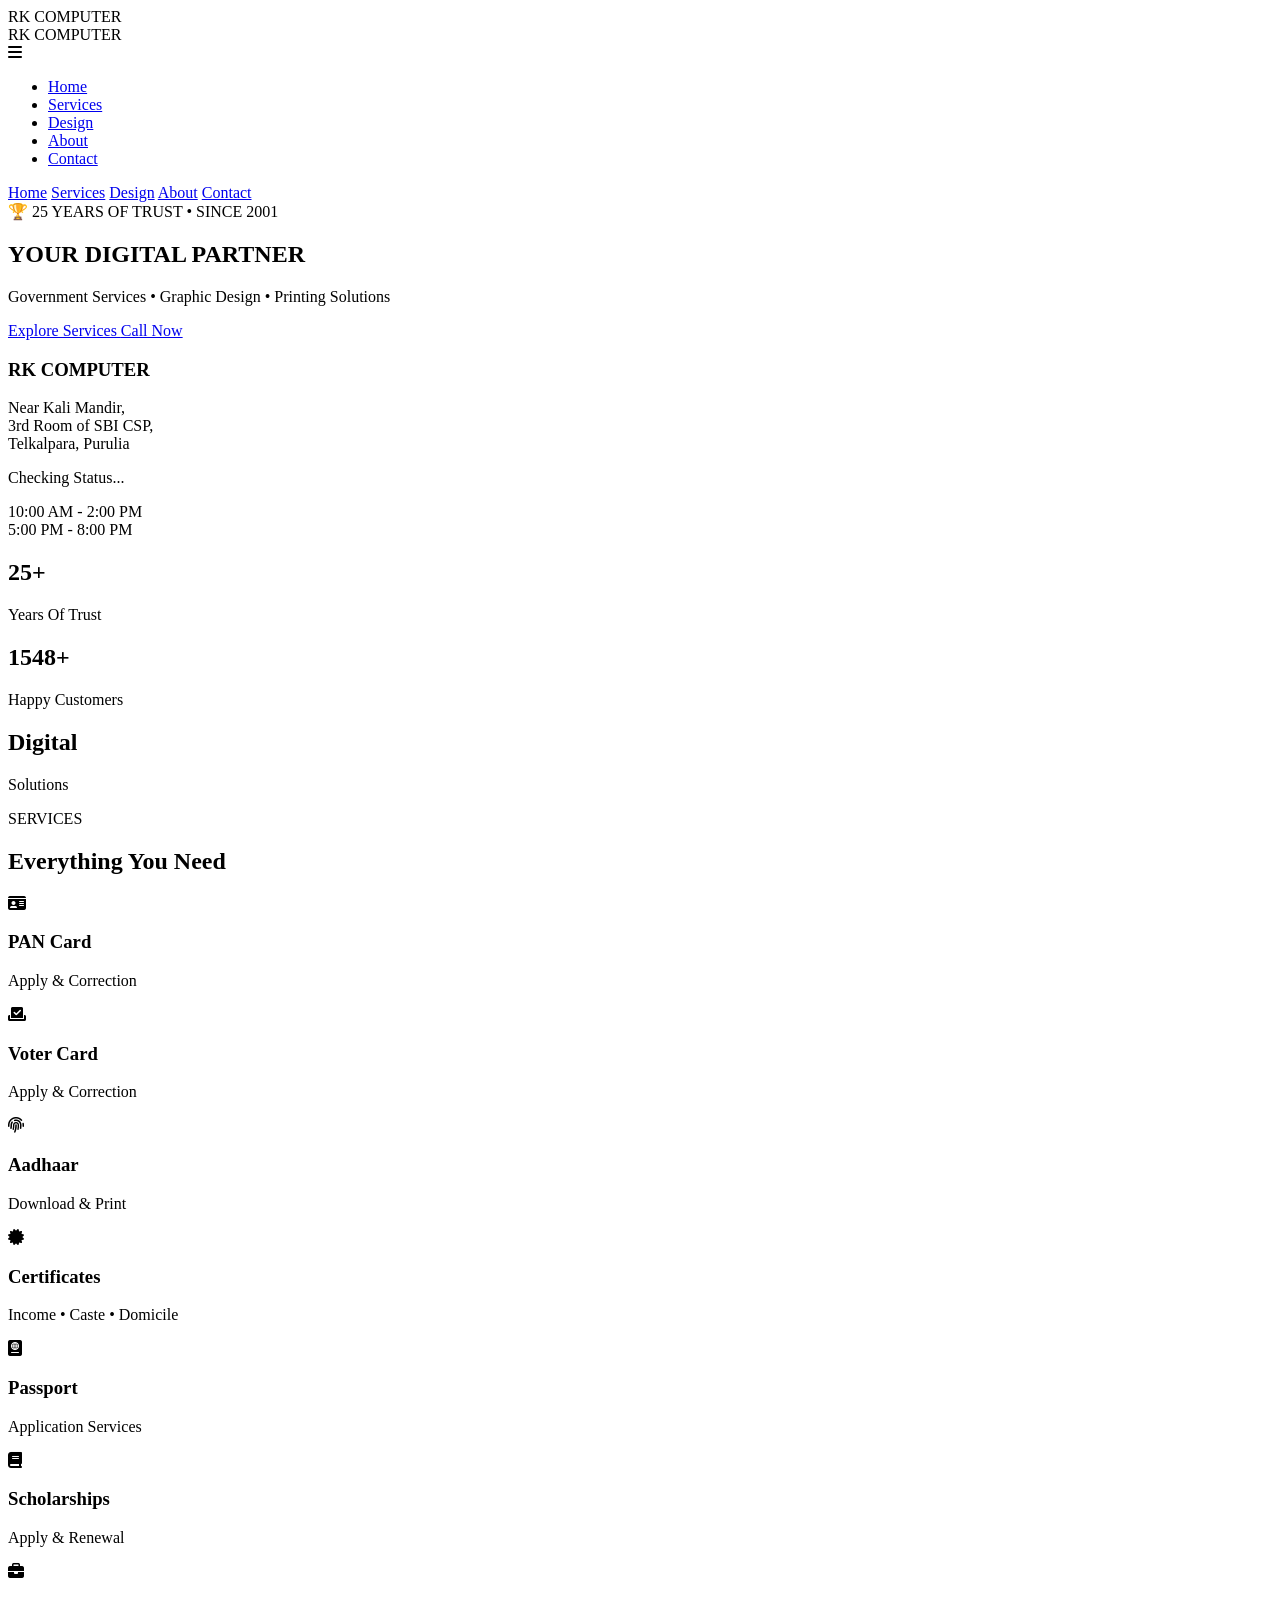
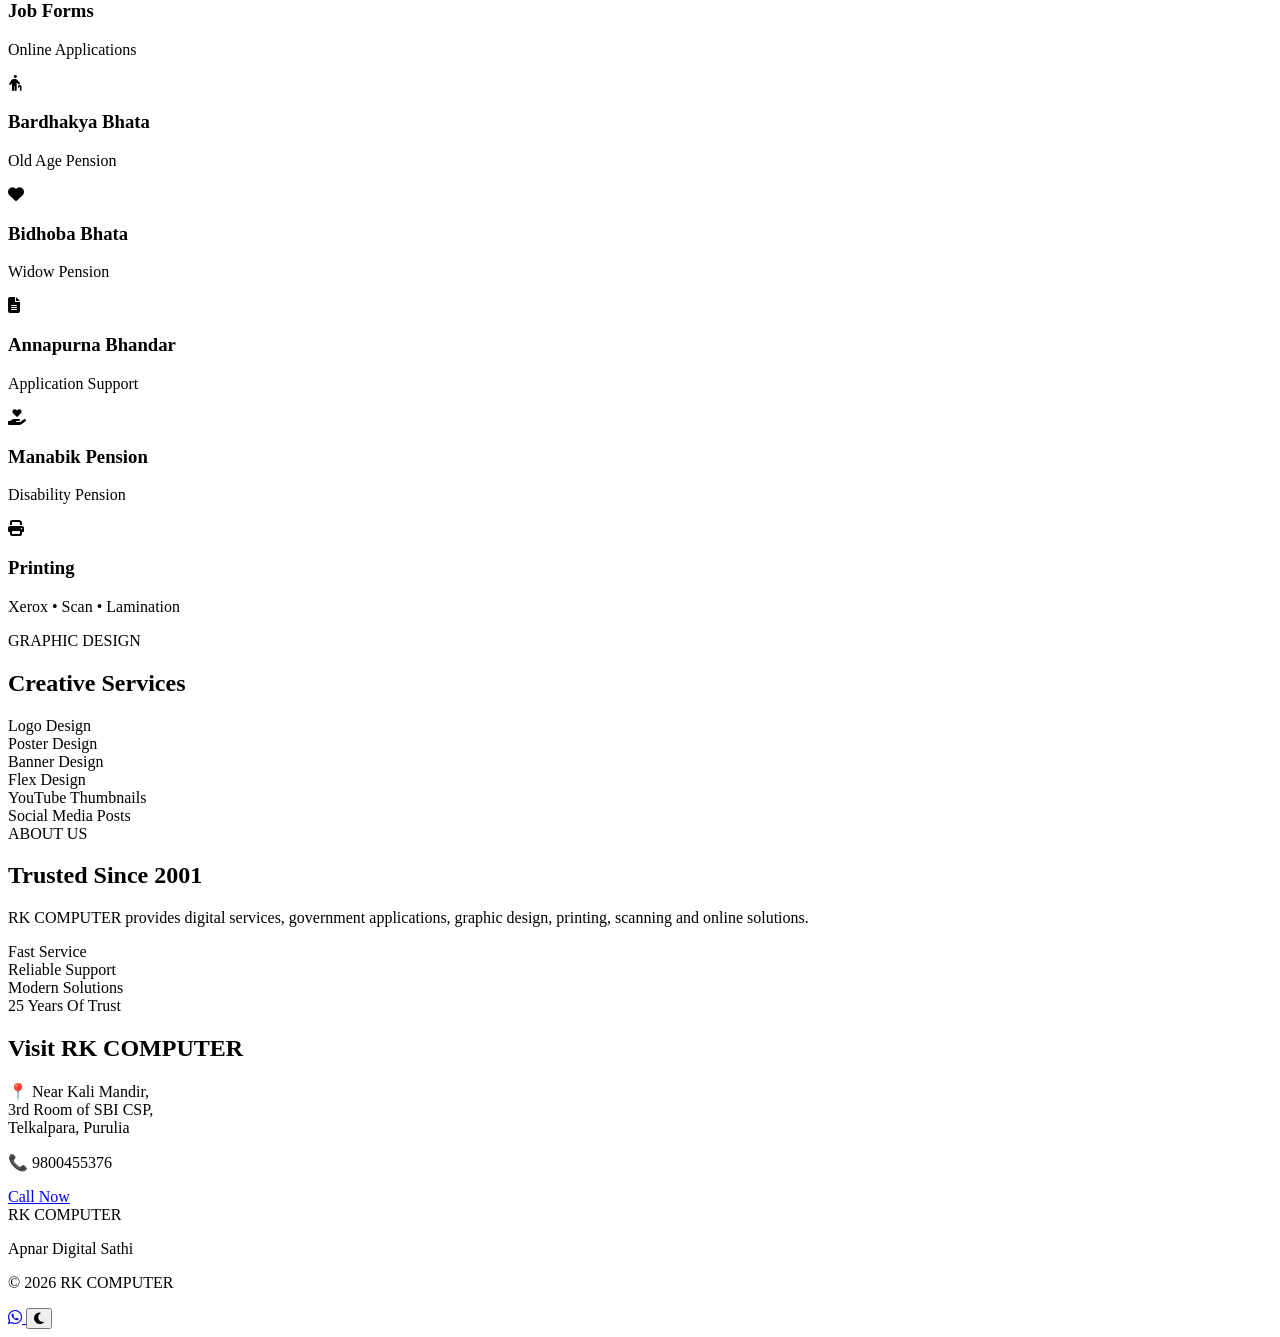
==== index.html @ f982780c "Create index.html" ====
<!DOCTYPE html>
<html lang="en">
<head>

<meta charset="UTF-8">
<meta name="viewport" content="width=device-width, initial-scale=1.0">

<title>RK COMPUTER | Apnar Digital Sathi</title>

<meta name="description" content="RK Computer - Government Services, Graphic Design, Printing, Xerox, Scanning and Online Solutions in Telkalpara, Purulia.">

<link rel="stylesheet" href="style.css">

<link href="https://fonts.googleapis.com/css2?family=Poppins:wght@300;400;500;600;700;800;900&display=swap" rel="stylesheet">

<link rel="stylesheet" href="https://cdnjs.cloudflare.com/ajax/libs/font-awesome/6.7.2/css/all.min.css"/>

</head>

<body>

<!-- LOADER -->

<div id="loader">

<div class="loader-logo">
RK COMPUTER
</div>

<div class="loader-bar">
<span></span>
</div>

</div>

<!-- CUSTOM CURSOR -->

<div class="cursor"></div>

<!-- BACKGROUND EFFECTS -->

<div class="bg-gradient"></div>
<div class="bg-gradient2"></div>

<!-- NAVBAR -->

<nav id="navbar">

<div class="logo">
RK<span> COMPUTER</span>
</div>

<div class="menu-btn">
<i class="fa-solid fa-bars"></i>
</div>

<ul class="nav-links">

<li><a href="#home">Home</a></li>
<li><a href="#services">Services</a></li>
<li><a href="#design">Design</a></li>
<li><a href="#about">About</a></li>
<li><a href="#contact">Contact</a></li>

</ul>

</nav>

<!-- MOBILE MENU -->

<div class="mobile-menu">

<a href="#home">Home</a>
<a href="#services">Services</a>
<a href="#design">Design</a>
<a href="#about">About</a>
<a href="#contact">Contact</a>

</div>

<!-- HERO -->

<section class="hero" id="home">

<div class="hero-content">

<div class="hero-badge">
🏆 25 YEARS OF TRUST • SINCE 2001
</div>

<h1>
YOUR DIGITAL
<span>PARTNER</span>
</h1>

<p>
Government Services • Graphic Design • Printing Solutions
</p>

<div class="hero-buttons">

<a href="#services" class="btn primary-btn">
Explore Services
</a>

<a href="tel:9800455376" class="btn secondary-btn">
Call Now
</a>

</div>

</div>

<div class="hero-glass-card">

<h3>RK COMPUTER</h3>

<p>
Near Kali Mandir,<br>
3rd Room of SBI CSP,<br>
Telkalpara, Purulia
</p>

<div class="status" id="shopStatus">
Checking Status...
</div>

<p class="timing">
10:00 AM - 2:00 PM<br>
5:00 PM - 8:00 PM
</p>

</div>

</section>

<!-- STATS -->

<section class="stats-section">

<div class="stat-box">
<h2>25+</h2>
<p>Years Of Trust</p>
</div>

<div class="stat-box">
<h2>1548+</h2>
<p>Happy Customers</p>
</div>

<div class="stat-box">
<h2>Digital</h2>
<p>Solutions</p>
</div>

</section>

<!-- SERVICES -->

<section class="services" id="services">

<div class="section-header">

<span>SERVICES</span>
<h2>Everything You Need</h2>

</div>

<div class="services-grid">

<div class="service-card">
<i class="fa-solid fa-id-card"></i>
<h3>PAN Card</h3>
<p>Apply & Correction</p>
</div>

<div class="service-card">
<i class="fa-solid fa-vote-yea"></i>
<h3>Voter Card</h3>
<p>Apply & Correction</p>
</div>

<div class="service-card">
<i class="fa-solid fa-fingerprint"></i>
<h3>Aadhaar</h3>
<p>Download & Print</p>
</div>

<div class="service-card">
<i class="fa-solid fa-certificate"></i>
<h3>Certificates</h3>
<p>Income • Caste • Domicile</p>
</div>

<div class="service-card">
<i class="fa-solid fa-passport"></i>
<h3>Passport</h3>
<p>Application Services</p>
</div>

<div class="service-card">
<i class="fa-solid fa-book"></i>
<h3>Scholarships</h3>
<p>Apply & Renewal</p>
</div>

<div class="service-card">
<i class="fa-solid fa-briefcase"></i>
<h3>Job Forms</h3>
<p>Online Applications</p>
</div>

<div class="service-card">
<i class="fa-solid fa-person-cane"></i>
<h3>Bardhakya Bhata</h3>
<p>Old Age Pension</p>
</div>

<div class="service-card">
<i class="fa-solid fa-heart"></i>
<h3>Bidhoba Bhata</h3>
<p>Widow Pension</p>
</div>

<div class="service-card">
<i class="fa-solid fa-file-lines"></i>
<h3>Annapurna Bhandar</h3>
<p>Application Support</p>
</div>

<div class="service-card">
<i class="fa-solid fa-hand-holding-heart"></i>
<h3>Manabik Pension</h3>
<p>Disability Pension</p>
</div>

<div class="service-card">
<i class="fa-solid fa-print"></i>
<h3>Printing</h3>
<p>Xerox • Scan • Lamination</p>
</div>

</div>

</section>

<!-- DESIGN -->

<section class="design-section" id="design">

<div class="section-header">

<span>GRAPHIC DESIGN</span>
<h2>Creative Services</h2>

</div>

<div class="design-grid">

<div class="design-card">Logo Design</div>
<div class="design-card">Poster Design</div>
<div class="design-card">Banner Design</div>
<div class="design-card">Flex Design</div>
<div class="design-card">YouTube Thumbnails</div>
<div class="design-card">Social Media Posts</div>

</div>

</section>

<!-- ABOUT -->

<section class="about-section" id="about">

<div class="about-left">

<span>ABOUT US</span>

<h2>Trusted Since 2001</h2>

<p>

RK COMPUTER provides digital services,
government applications, graphic design,
printing, scanning and online solutions.

</p>

</div>

<div class="about-right">

<div class="about-card">Fast Service</div>
<div class="about-card">Reliable Support</div>
<div class="about-card">Modern Solutions</div>
<div class="about-card">25 Years Of Trust</div>

</div>

</section>

<!-- CONTACT -->

<section class="contact-section" id="contact">

<div class="contact-card">

<h2>Visit RK COMPUTER</h2>

<p>
📍 Near Kali Mandir,<br>
3rd Room of SBI CSP,<br>
Telkalpara, Purulia
</p>

<p>
📞 9800455376
</p>

<a href="tel:9800455376" class="contact-btn">
Call Now
</a>

</div>

</section>

<!-- FOOTER -->

<footer>

<div class="footer-logo">
RK COMPUTER
</div>

<p>
Apnar Digital Sathi
</p>

<p>
© 2026 RK COMPUTER
</p>

</footer>

<!-- WHATSAPP -->

<a href="https://wa.me/919800455376" class="whatsapp-btn">

<i class="fa-brands fa-whatsapp"></i>

</a>

<!-- THEME TOGGLE -->

<button id="themeToggle">

<i class="fa-solid fa-moon"></i>

</button>

<script src="script.js"></script>

</body>
</html>
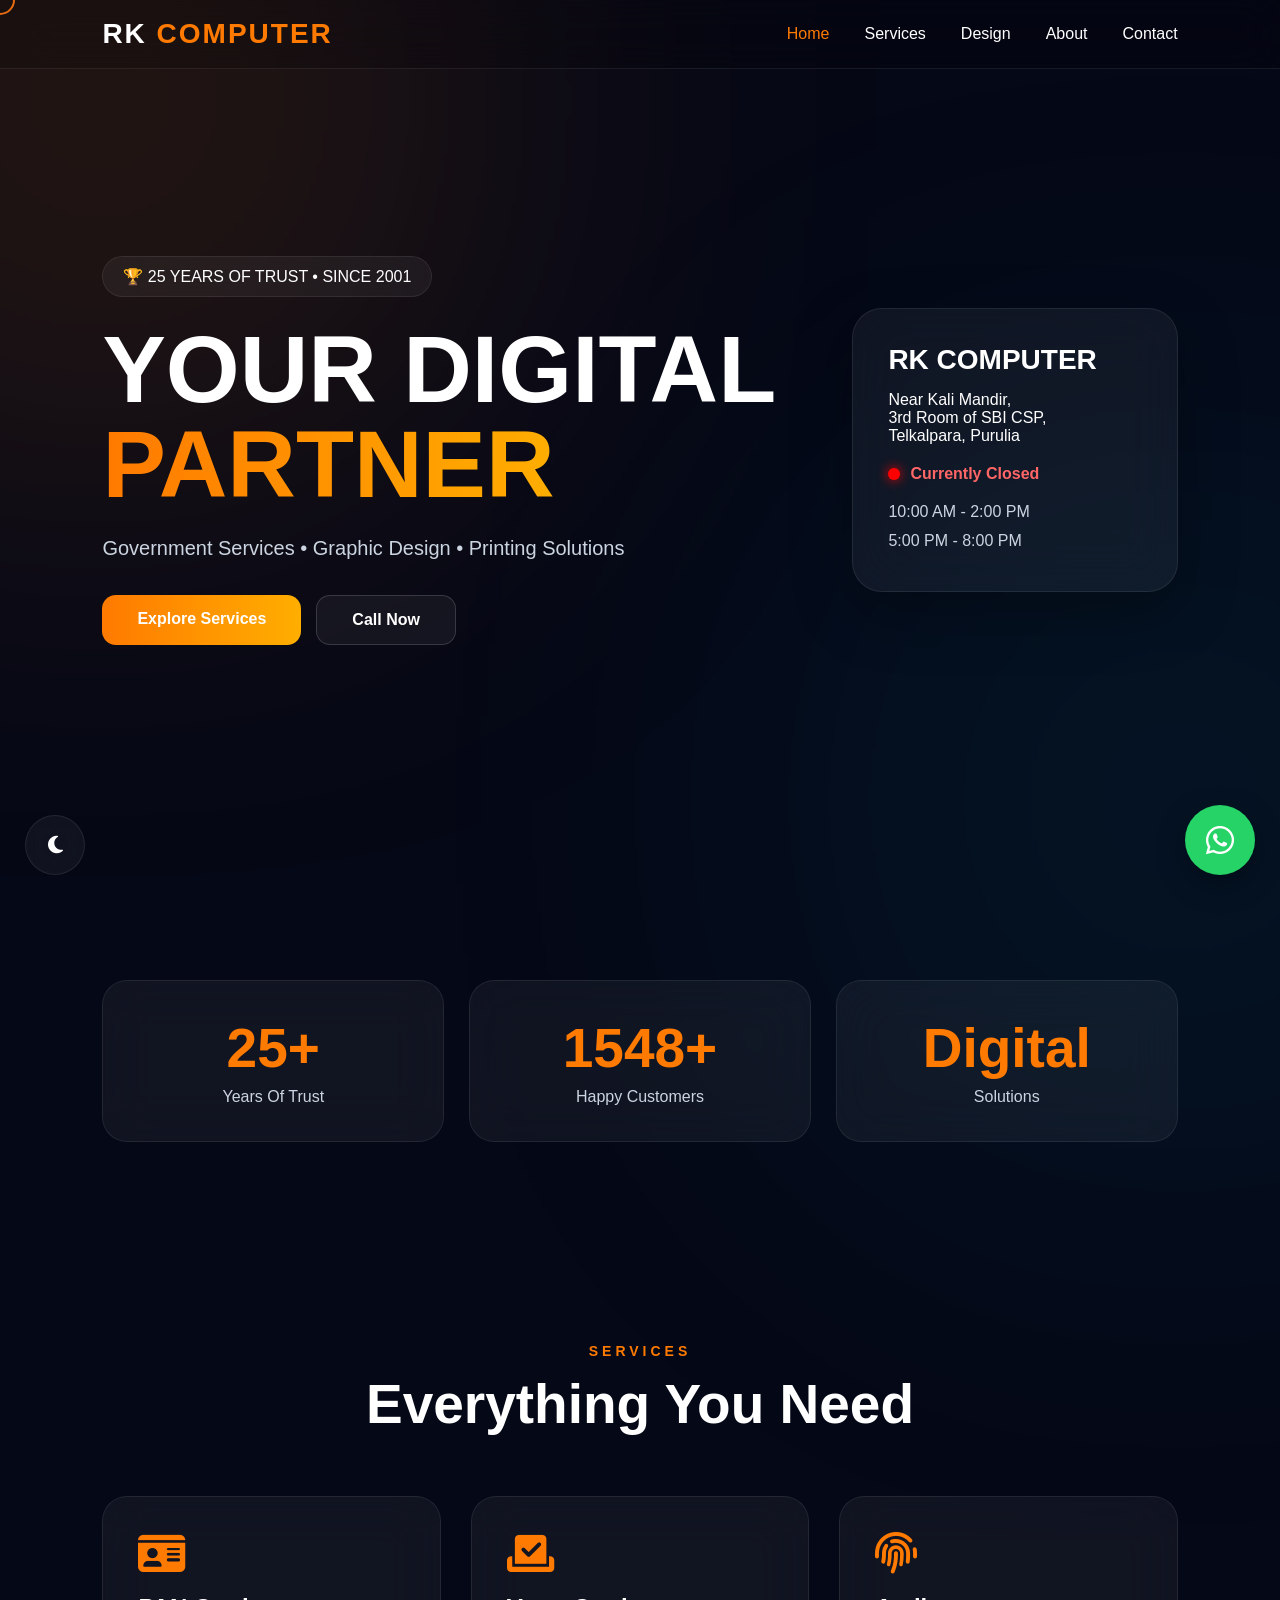
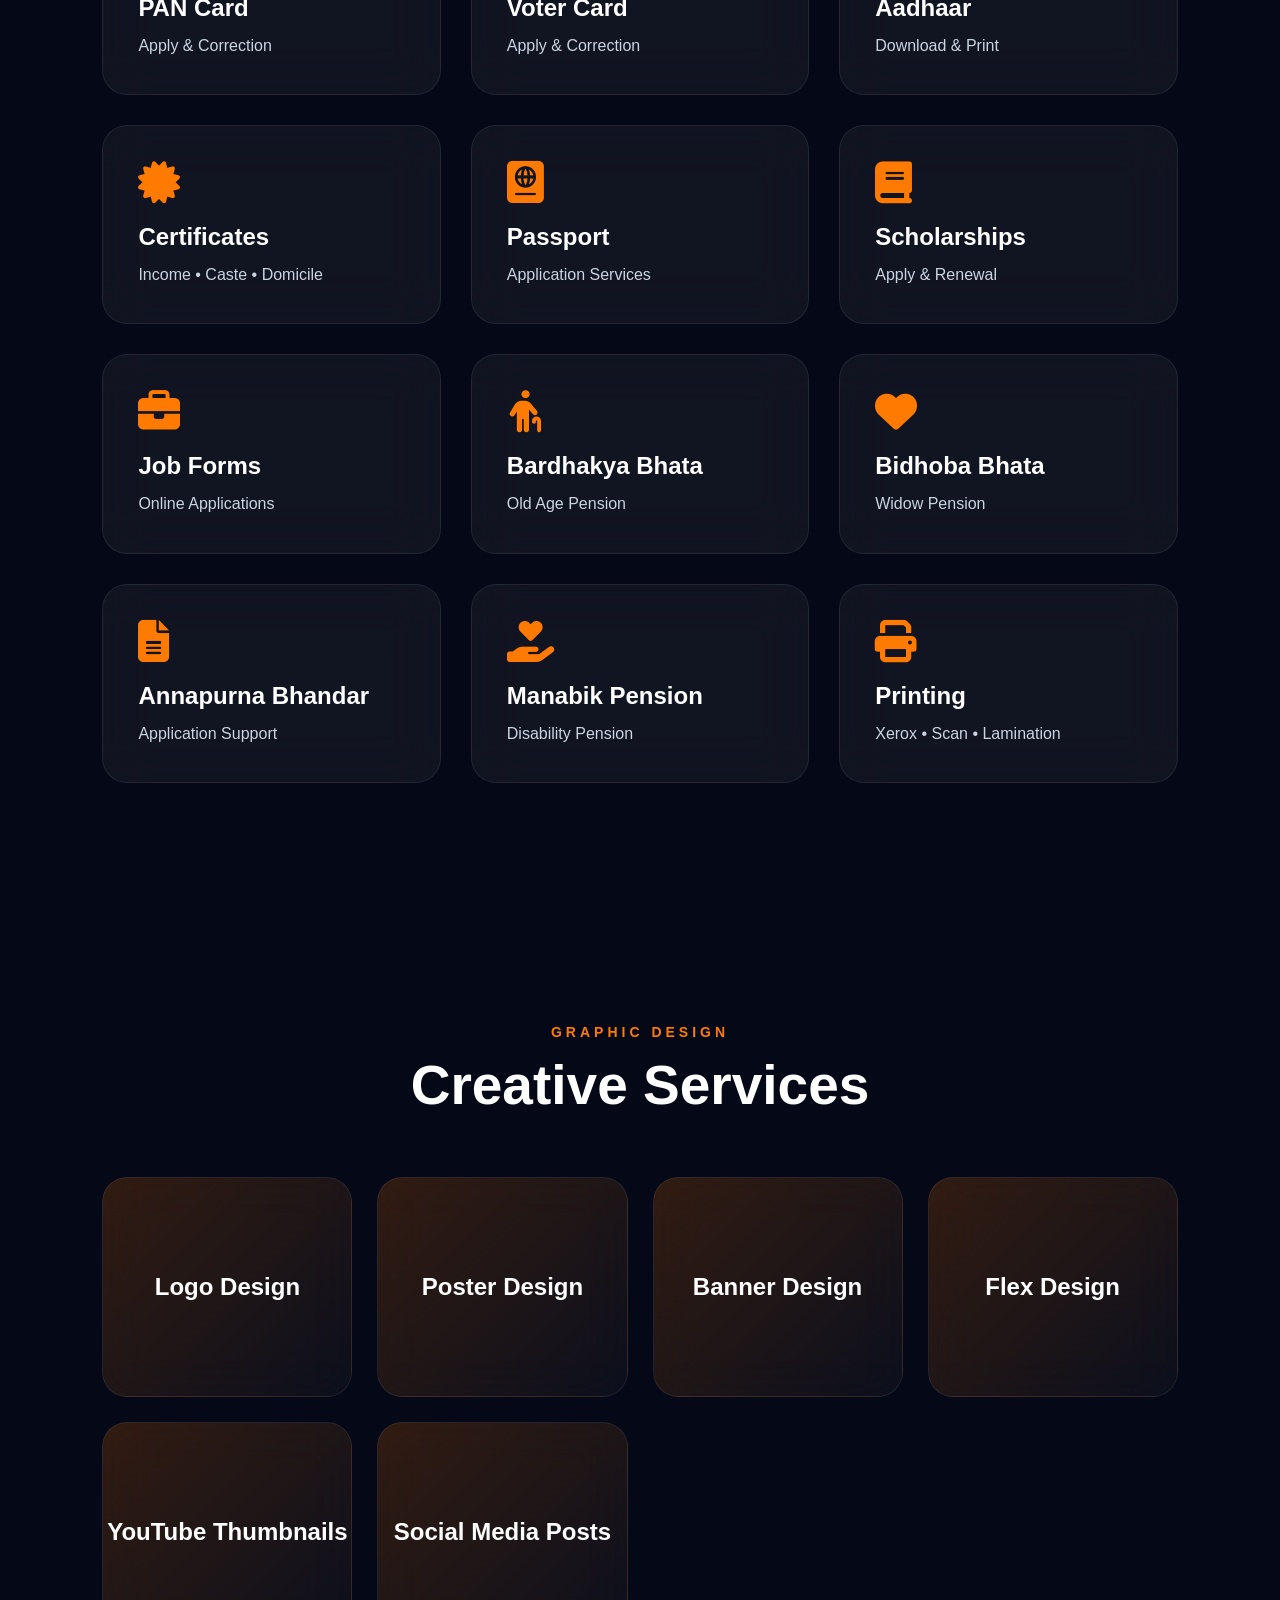
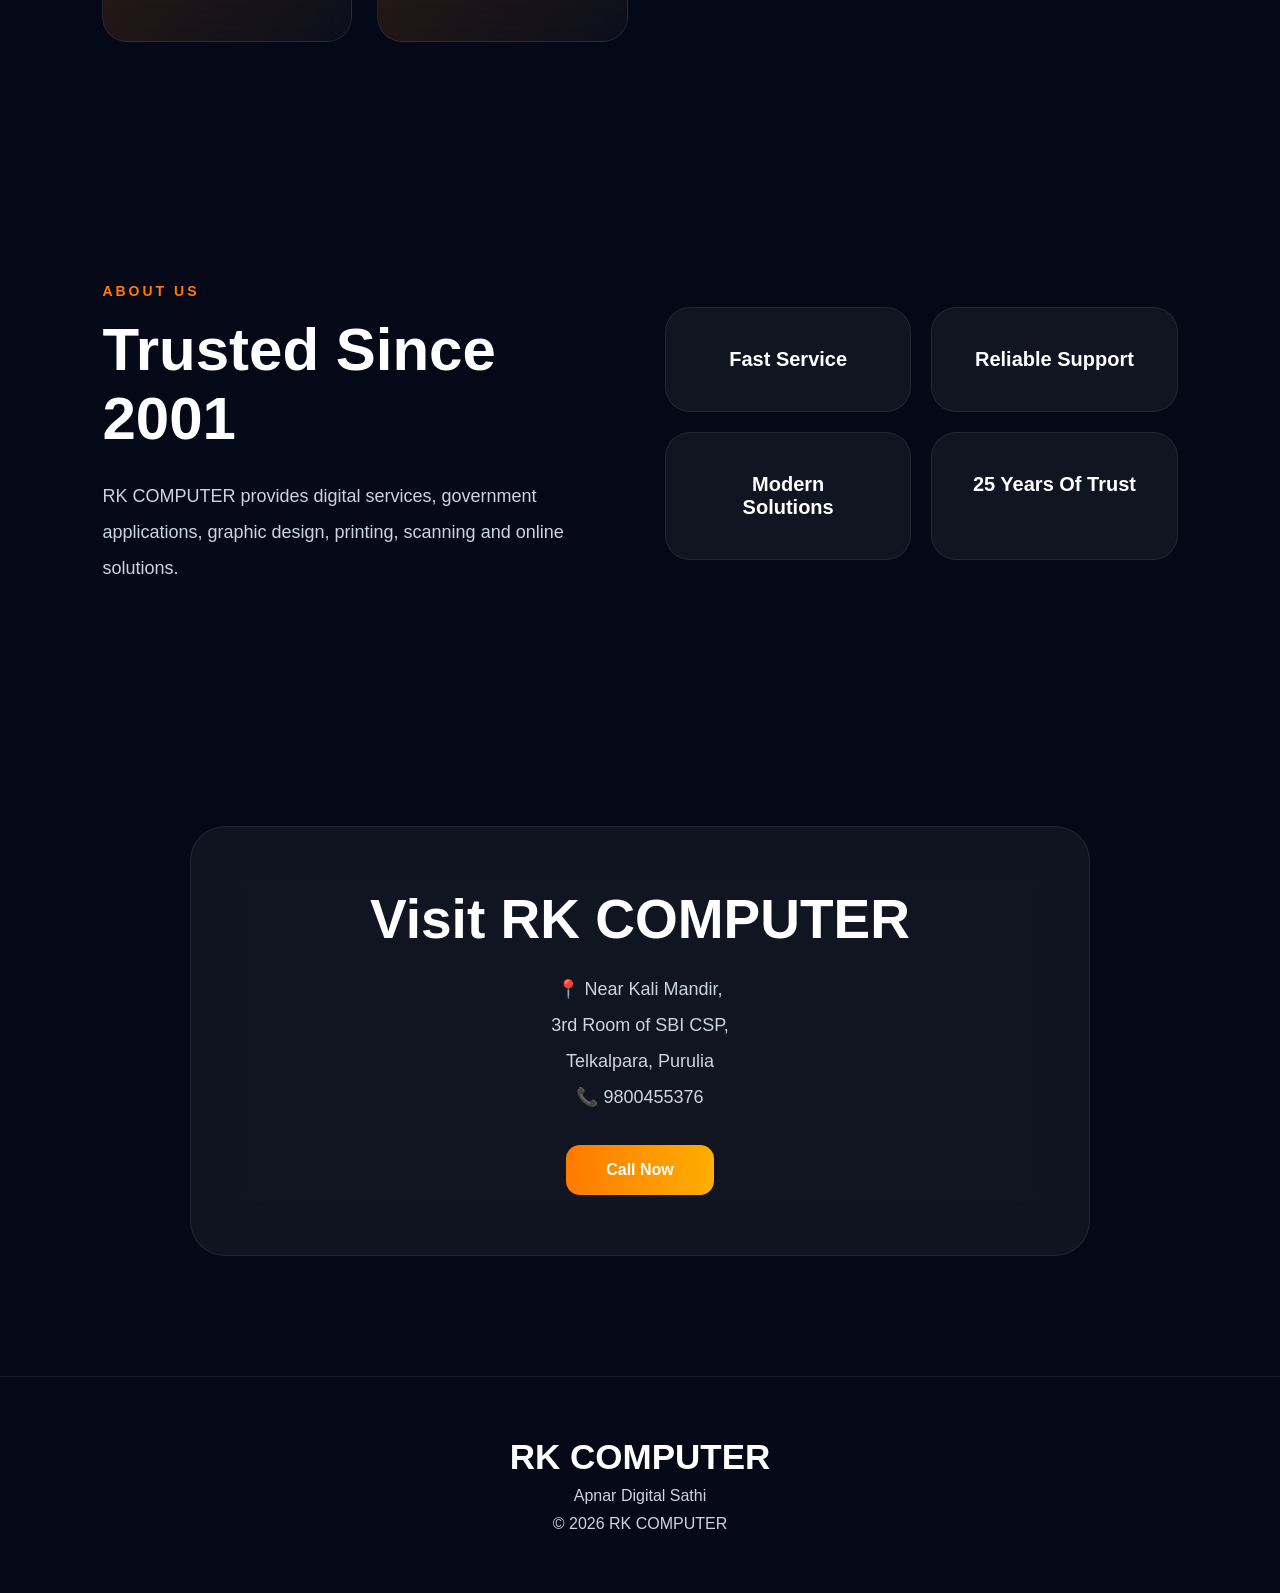
==== commit 323cf38d: "Revise title and meta description in index.html Updated title and meta tags for better SEO and clari" ====
--- a/index.html
+++ b/index.html
@@ -5,10 +5,18 @@
 <meta charset="UTF-8">
 <meta name="viewport" content="width=device-width, initial-scale=1.0">
 
-<title>RK COMPUTER | Apnar Digital Sathi</title>
-
-<meta name="description" content="RK Computer - Government Services, Graphic Design, Printing, Xerox, Scanning and Online Solutions in Telkalpara, Purulia.">
-
+<title>RK Computer - Online Services & Cyber Cafe</title>
+
+<meta name="description" content="RK Computer provides PAN Card, Aadhaar services, online forms, printing, scanning, certificates, and cyber cafe services.">
+
+<meta name="keywords" content="RK Computer, Cyber Cafe, PAN Card, Aadhaar, Online Form Fillup, Printing, Scanning">
+
+<meta name="viewport" content="width=device-width, initial-scale=1.0">
+
+<meta property="og:title" content="RK Computer">
+<meta property="og:description" content="Cyber Cafe & Online Services">
+<meta property="og:type" content="website">
+<meta property="og:url" content="https://rkcomputer.rounak.xyz">
 <link rel="stylesheet" href="style.css">
 
 <link href="https://fonts.googleapis.com/css2?family=Poppins:wght@300;400;500;600;700;800;900&display=swap" rel="stylesheet">
--- a/style.css
+++ b/style.css
@@ -0,0 +1,1233 @@
+/* =========================
+   RK COMPUTER PREMIUM CSS
+   PART 1
+   ========================= */
+
+:root{
+
+--bg:#050816;
+--card:#0f172a;
+--glass:rgba(255,255,255,.05);
+
+--orange:#ff7a00;
+--orange2:#ffae00;
+
+--white:#ffffff;
+--gray:#cbd5e1;
+
+--shadow:0 20px 60px rgba(0,0,0,.3);
+
+}
+
+.light-mode{
+
+--bg:#f7f7f7;
+--card:#ffffff;
+--glass:rgba(255,255,255,.7);
+
+--white:#111827;
+--gray:#475569;
+
+}
+
+*{
+margin:0;
+padding:0;
+box-sizing:border-box;
+font-family:'Poppins',sans-serif;
+scroll-behavior:smooth;
+}
+
+body{
+
+background:var(--bg);
+color:var(--white);
+
+overflow-x:hidden;
+
+transition:.4s;
+
+}
+
+/* LOADER */
+
+#loader{
+
+position:fixed;
+inset:0;
+
+background:#000;
+
+display:flex;
+flex-direction:column;
+justify-content:center;
+align-items:center;
+
+z-index:999999;
+
+}
+
+.loader-logo{
+
+font-size:42px;
+font-weight:900;
+letter-spacing:4px;
+
+}
+
+.loader-bar{
+
+width:250px;
+height:6px;
+
+background:#222;
+
+margin-top:25px;
+
+border-radius:100px;
+overflow:hidden;
+
+}
+
+.loader-bar span{
+
+display:block;
+
+height:100%;
+width:0%;
+
+background:linear-gradient(
+90deg,
+var(--orange),
+var(--orange2)
+);
+
+animation:load 2s linear forwards;
+
+}
+
+@keyframes load{
+
+to{
+width:100%;
+}
+
+}
+
+/* CUSTOM CURSOR */
+
+.cursor{
+
+position:fixed;
+
+width:30px;
+height:30px;
+
+border:2px solid var(--orange);
+
+border-radius:50%;
+
+pointer-events:none;
+
+transform:translate(-50%,-50%);
+
+z-index:99999;
+
+mix-blend-mode:difference;
+
+}
+
+/* BACKGROUND BLOBS */
+
+.bg-gradient{
+
+position:fixed;
+
+width:700px;
+height:700px;
+
+background:var(--orange);
+
+filter:blur(200px);
+
+opacity:.15;
+
+top:-250px;
+left:-250px;
+
+animation:blob1 12s infinite alternate;
+
+z-index:-1;
+
+}
+
+.bg-gradient2{
+
+position:fixed;
+
+width:700px;
+height:700px;
+
+background:#00c8ff;
+
+filter:blur(200px);
+
+opacity:.08;
+
+right:-250px;
+bottom:-250px;
+
+animation:blob2 10s infinite alternate;
+
+z-index:-1;
+
+}
+
+@keyframes blob1{
+
+from{
+transform:translate(0,0);
+}
+
+to{
+transform:translate(180px,120px);
+}
+
+}
+
+@keyframes blob2{
+
+from{
+transform:translate(0,0);
+}
+
+to{
+transform:translate(-180px,-120px);
+}
+
+}
+
+/* NAVBAR */
+
+#navbar{
+
+position:fixed;
+
+top:0;
+left:0;
+
+width:100%;
+
+padding:18px 8%;
+
+display:flex;
+
+justify-content:space-between;
+align-items:center;
+
+background:rgba(0,0,0,.15);
+
+backdrop-filter:blur(20px);
+
+border-bottom:1px solid rgba(255,255,255,.08);
+
+z-index:999;
+
+}
+
+.logo{
+
+font-size:28px;
+font-weight:800;
+
+letter-spacing:2px;
+
+}
+
+.logo span{
+
+color:var(--orange);
+
+}
+
+.nav-links{
+
+display:flex;
+gap:35px;
+
+list-style:none;
+
+}
+
+.nav-links a{
+
+color:var(--white);
+
+text-decoration:none;
+
+font-weight:500;
+
+position:relative;
+
+}
+
+.nav-links a::after{
+
+content:'';
+
+position:absolute;
+
+left:0;
+bottom:-6px;
+
+width:0%;
+height:2px;
+
+background:var(--orange);
+
+transition:.3s;
+
+}
+
+.nav-links a:hover::after{
+
+width:100%;
+
+}
+
+/* MOBILE MENU */
+
+.menu-btn{
+
+font-size:30px;
+cursor:pointer;
+
+display:none;
+
+}
+
+.mobile-menu{
+
+position:fixed;
+
+top:0;
+right:-100%;
+
+width:300px;
+height:100vh;
+
+background:#0f172a;
+
+display:flex;
+flex-direction:column;
+
+padding:120px 30px;
+
+gap:25px;
+
+transition:.4s;
+
+z-index:9999;
+
+}
+
+.mobile-menu.active{
+
+right:0;
+
+}
+
+.mobile-menu a{
+
+text-decoration:none;
+color:white;
+
+font-size:20px;
+
+}
+
+/* HERO */
+
+.hero{
+
+min-height:100vh;
+
+display:flex;
+
+align-items:center;
+justify-content:space-between;
+
+padding:120px 8%;
+
+gap:50px;
+
+}
+
+.hero-content{
+
+max-width:700px;
+
+}
+
+.hero-badge{
+
+display:inline-flex;
+
+padding:10px 20px;
+
+background:var(--glass);
+
+border:1px solid rgba(255,255,255,.08);
+
+backdrop-filter:blur(20px);
+
+border-radius:100px;
+
+margin-bottom:25px;
+
+}
+
+.hero-content h1{
+
+font-size:95px;
+
+line-height:1;
+
+font-weight:900;
+
+}
+
+.hero-content h1 span{
+
+background:linear-gradient(
+90deg,
+var(--orange),
+var(--orange2)
+);
+
+-webkit-background-clip:text;
+-webkit-text-fill-color:transparent;
+
+}
+
+.hero-content p{
+
+font-size:20px;
+
+color:var(--gray);
+
+margin-top:25px;
+
+}
+
+.hero-buttons{
+
+display:flex;
+
+gap:15px;
+
+margin-top:35px;
+
+}
+
+.btn{
+
+padding:15px 35px;
+
+border-radius:14px;
+
+text-decoration:none;
+
+font-weight:600;
+
+transition:.3s;
+
+}
+
+.primary-btn{
+
+background:linear-gradient(
+90deg,
+var(--orange),
+var(--orange2)
+);
+
+color:white;
+
+}
+
+.primary-btn:hover{
+
+transform:translateY(-6px);
+
+box-shadow:
+0 20px 40px rgba(255,122,0,.35);
+
+}
+
+.secondary-btn{
+
+border:1px solid rgba(255,255,255,.15);
+
+color:white;
+
+background:var(--glass);
+
+}
+
+.hero-glass-card{
+
+width:380px;
+
+padding:35px;
+
+background:var(--glass);
+
+backdrop-filter:blur(25px);
+
+border:1px solid rgba(255,255,255,.08);
+
+border-radius:30px;
+
+box-shadow:var(--shadow);
+
+}
+
+.hero-glass-card h3{
+
+font-size:28px;
+
+margin-bottom:15px;
+
+}
+
+.status{
+
+display:flex;
+align-items:center;
+gap:10px;
+
+margin-top:20px;
+
+font-weight:600;
+
+}
+
+.status span{
+
+width:12px;
+height:12px;
+
+background:#00ff5e;
+
+border-radius:50%;
+
+box-shadow:
+0 0 15px #00ff5e;
+
+}
+
+.timing{
+
+margin-top:15px;
+
+line-height:1.8;
+
+color:var(--gray);
+
+}
+/* =========================
+   RK COMPUTER PREMIUM CSS
+   PART 2
+   ========================= */
+
+/* STATS SECTION */
+
+.stats-section{
+
+padding:80px 8%;
+
+display:grid;
+
+grid-template-columns:
+repeat(3,1fr);
+
+gap:25px;
+
+}
+
+.stat-box{
+
+background:var(--glass);
+
+border:1px solid rgba(255,255,255,.08);
+
+backdrop-filter:blur(25px);
+
+padding:35px;
+
+border-radius:25px;
+
+text-align:center;
+
+transition:.35s;
+
+}
+
+.stat-box:hover{
+
+transform:translateY(-10px);
+
+box-shadow:
+0 20px 40px rgba(0,0,0,.25);
+
+}
+
+.stat-box h2{
+
+font-size:55px;
+
+font-weight:900;
+
+color:var(--orange);
+
+}
+
+.stat-box p{
+
+color:var(--gray);
+
+margin-top:8px;
+
+}
+
+/* SECTION HEADER */
+
+.section-header{
+
+text-align:center;
+
+margin-bottom:60px;
+
+}
+
+.section-header span{
+
+color:var(--orange);
+
+font-size:14px;
+
+letter-spacing:4px;
+
+font-weight:700;
+
+}
+
+.section-header h2{
+
+font-size:55px;
+
+font-weight:800;
+
+margin-top:12px;
+
+}
+
+/* SERVICES */
+
+.services{
+
+padding:120px 8%;
+
+}
+
+.services-grid{
+
+display:grid;
+
+grid-template-columns:
+repeat(auto-fit,minmax(280px,1fr));
+
+gap:30px;
+
+}
+
+.service-card{
+
+position:relative;
+
+padding:35px;
+
+background:var(--glass);
+
+border:1px solid rgba(255,255,255,.08);
+
+backdrop-filter:blur(25px);
+
+border-radius:25px;
+
+overflow:hidden;
+
+transition:.35s;
+
+}
+
+.service-card::before{
+
+content:'';
+
+position:absolute;
+
+top:0;
+left:-100%;
+
+width:100%;
+height:100%;
+
+background:
+linear-gradient(
+90deg,
+transparent,
+rgba(255,255,255,.08),
+transparent
+);
+
+transition:.6s;
+
+}
+
+.service-card:hover::before{
+
+left:100%;
+
+}
+
+.service-card:hover{
+
+transform:
+translateY(-10px);
+
+border-color:var(--orange);
+
+}
+
+.service-card i{
+
+font-size:42px;
+
+color:var(--orange);
+
+margin-bottom:20px;
+
+}
+
+.service-card h3{
+
+font-size:24px;
+
+font-weight:700;
+
+margin-bottom:10px;
+
+}
+
+.service-card p{
+
+color:var(--gray);
+
+line-height:1.7;
+
+}
+
+/* DESIGN SECTION */
+
+.design-section{
+
+padding:120px 8%;
+
+}
+
+.design-grid{
+
+display:grid;
+
+grid-template-columns:
+repeat(auto-fit,minmax(250px,1fr));
+
+gap:25px;
+
+}
+
+.design-card{
+
+height:220px;
+
+display:flex;
+
+justify-content:center;
+align-items:center;
+
+font-size:24px;
+font-weight:700;
+
+border-radius:25px;
+
+background:
+linear-gradient(
+135deg,
+rgba(255,122,0,.18),
+rgba(255,255,255,.03)
+);
+
+border:1px solid rgba(255,255,255,.08);
+
+backdrop-filter:blur(25px);
+
+transition:.35s;
+
+cursor:pointer;
+
+}
+
+.design-card:hover{
+
+transform:
+translateY(-10px)
+scale(1.03);
+
+box-shadow:
+0 25px 50px rgba(255,122,0,.25);
+
+}
+
+/* ABOUT */
+
+.about-section{
+
+padding:120px 8%;
+
+display:grid;
+
+grid-template-columns:
+1fr 1fr;
+
+gap:50px;
+
+align-items:center;
+
+}
+
+.about-left span{
+
+color:var(--orange);
+
+font-size:14px;
+
+font-weight:700;
+
+letter-spacing:3px;
+
+}
+
+.about-left h2{
+
+font-size:60px;
+
+margin-top:15px;
+
+font-weight:900;
+
+}
+
+.about-left p{
+
+margin-top:25px;
+
+line-height:2;
+
+font-size:18px;
+
+color:var(--gray);
+
+}
+
+.about-right{
+
+display:grid;
+
+grid-template-columns:
+repeat(2,1fr);
+
+gap:20px;
+
+}
+
+.about-card{
+
+padding:40px;
+
+border-radius:25px;
+
+background:var(--glass);
+
+border:1px solid rgba(255,255,255,.08);
+
+text-align:center;
+
+font-size:20px;
+
+font-weight:700;
+
+transition:.35s;
+
+}
+
+.about-card:hover{
+
+transform:translateY(-10px);
+
+border-color:var(--orange);
+
+}
+
+/* CONTACT */
+
+.contact-section{
+
+padding:120px 8%;
+
+}
+
+.contact-card{
+
+max-width:900px;
+
+margin:auto;
+
+padding:60px;
+
+text-align:center;
+
+border-radius:35px;
+
+background:var(--glass);
+
+backdrop-filter:blur(30px);
+
+border:1px solid rgba(255,255,255,.08);
+
+}
+
+.contact-card h2{
+
+font-size:55px;
+
+font-weight:900;
+
+margin-bottom:20px;
+
+}
+
+.contact-card p{
+
+font-size:18px;
+
+line-height:2;
+
+color:var(--gray);
+
+}
+
+.contact-btn{
+
+display:inline-block;
+
+margin-top:30px;
+
+padding:16px 40px;
+
+border-radius:14px;
+
+background:
+linear-gradient(
+90deg,
+var(--orange),
+var(--orange2)
+);
+
+color:white;
+
+font-weight:700;
+
+text-decoration:none;
+
+transition:.3s;
+
+}
+
+.contact-btn:hover{
+
+transform:translateY(-6px);
+
+}
+
+/* FOOTER */
+
+footer{
+
+padding:60px 8%;
+
+text-align:center;
+
+border-top:
+1px solid rgba(255,255,255,.08);
+
+}
+
+.footer-logo{
+
+font-size:35px;
+
+font-weight:900;
+
+margin-bottom:10px;
+
+}
+
+footer p{
+
+color:var(--gray);
+
+margin-top:10px;
+
+}
+
+/* WHATSAPP BUTTON */
+
+.whatsapp-btn{
+
+position:fixed;
+
+bottom:25px;
+right:25px;
+
+width:70px;
+height:70px;
+
+display:flex;
+
+justify-content:center;
+align-items:center;
+
+border-radius:50%;
+
+background:#25D366;
+
+color:white;
+
+font-size:32px;
+
+text-decoration:none;
+
+z-index:999;
+
+box-shadow:
+0 10px 30px rgba(0,0,0,.3);
+
+animation:pulse 2s infinite;
+
+}
+
+@keyframes pulse{
+
+0%{transform:scale(1);}
+50%{transform:scale(1.08);}
+100%{transform:scale(1);}
+
+}
+
+/* THEME BUTTON */
+
+#themeToggle{
+
+position:fixed;
+
+left:25px;
+bottom:25px;
+
+width:60px;
+height:60px;
+
+border:none;
+
+border-radius:50%;
+
+cursor:pointer;
+
+font-size:20px;
+
+background:var(--glass);
+
+color:var(--white);
+
+backdrop-filter:blur(25px);
+
+border:1px solid rgba(255,255,255,.08);
+
+z-index:999;
+
+}
+
+/* REVEAL ANIMATIONS */
+
+.show{
+opacity:1 !important;
+transform:translateY(0) !important;
+}
+
+.service-card,
+.design-card,
+.about-card,
+.stat-box,
+.contact-card{
+
+opacity:0;
+transform:translateY(50px);
+
+transition:.8s;
+
+}
+
+/* BUTTON RIPPLE */
+
+.btn{
+
+position:relative;
+overflow:hidden;
+
+}
+
+.ripple{
+
+position:absolute;
+
+border-radius:50%;
+
+transform:scale(0);
+
+background:rgba(255,255,255,.4);
+
+animation:ripple .6s linear;
+
+pointer-events:none;
+
+}
+
+@keyframes ripple{
+
+to{
+
+transform:scale(4);
+
+opacity:0;
+
+}
+
+}
+
+/* ACTIVE NAV LINK */
+
+.active{
+
+color:var(--orange) !important;
+
+}
+
+/* RESPONSIVE */
+
+@media(max-width:1000px){
+
+.hero{
+
+flex-direction:column;
+text-align:center;
+
+}
+
+.hero-content h1{
+
+font-size:70px;
+
+}
+
+.hero-buttons{
+
+justify-content:center;
+
+}
+
+.about-section{
+
+grid-template-columns:1fr;
+
+}
+
+}
+
+@media(max-width:768px){
+
+.stats-section{
+
+grid-template-columns:1fr;
+
+}
+
+.hero-content h1{
+
+font-size:50px;
+
+}
+
+.section-header h2{
+
+font-size:40px;
+
+}
+
+.contact-card h2{
+
+font-size:38px;
+
+}
+
+.about-left h2{
+
+font-size:42px;
+
+}
+
+.hero-glass-card{
+
+width:100%;
+
+}
+
+.menu-btn{
+
+display:block;
+
+}
+
+.nav-links{
+
+display:none;
+
+}
+
+.cursor{
+
+display:none;
+
+}
+
+}
